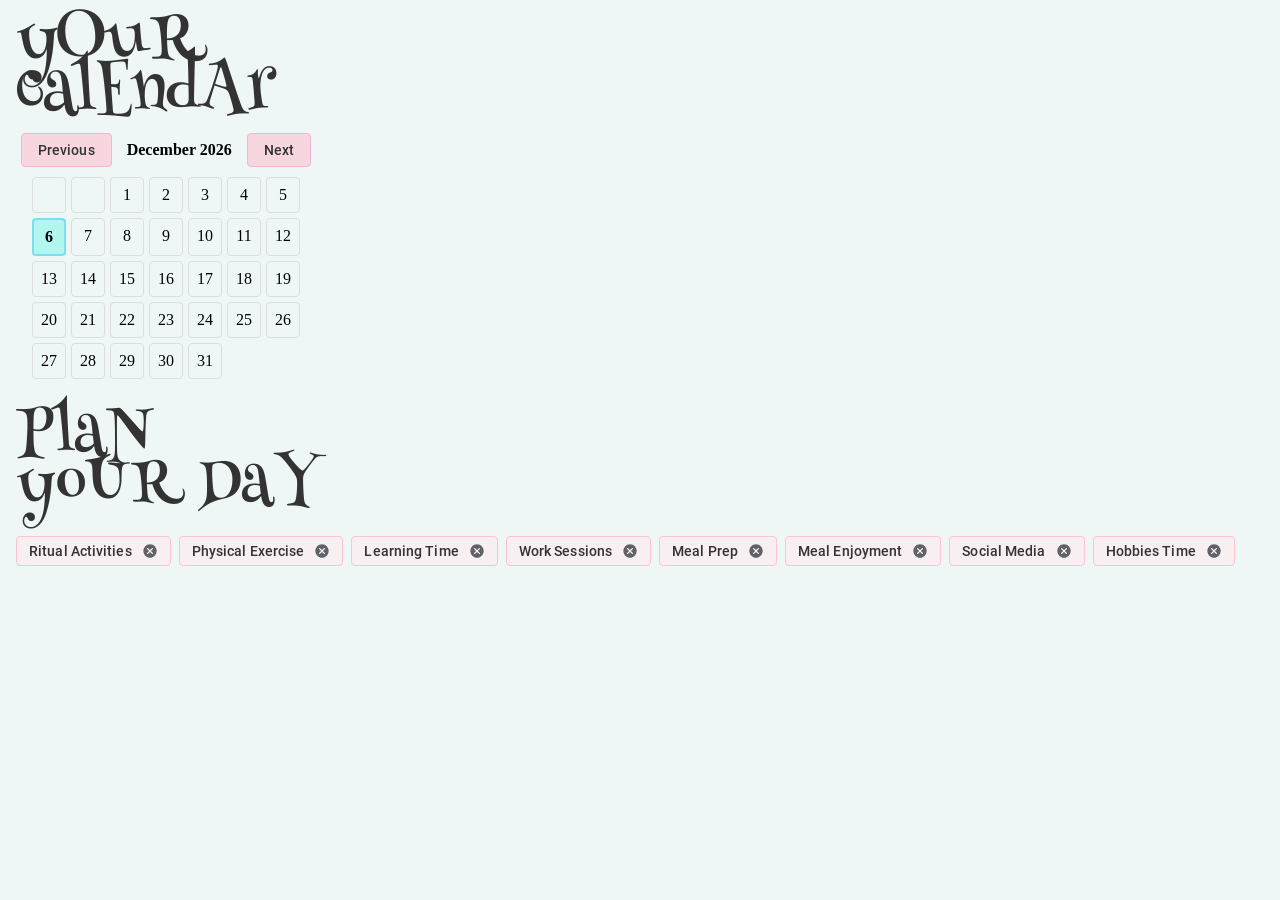
==== index.html @ 61420081 "Uploading Files" ====
<!DOCTYPE html>
<html lang="en">
<head>
    <meta charset="UTF-8">
    <meta name="viewport" content="width=device-width, initial-scale=1.0">
    <title>My Calendar</title>
    <link rel="stylesheet" href="stylesheet.css">
    <link rel="stylesheet" href="Fonts/Fonts.css">
</head>
<body>
    <body>
        <div id="container">
            <div id="topContainer">
                <div class="title">
                    <h1>yOuR<br>calEndAr</h1>
                    <div id="animation" style="display: block;">
                    <img src="./img/Animation.gif">
                    </div>
                </div>
                <div id="calendarContainer">
                    <div id="calendarTitle">
                        <button onclick="prevMonth()" class="btn subtitle2">Previous</button>
                        <span id="monthYear">January 2025</span>
                        <button onclick="nextMonth()" class="btn subtitle2">Next</button>
                    </div>
                    <div id="calendar"><div></div><div></div><div></div><div>1</div><div>2</div><div>3</div><div>4</div><div>5</div><div class="today">6</div><div>7</div><div>8</div><div>9</div><div>10</div><div>11</div><div>12</div><div>13</div><div>14</div><div>15</div><div>16</div><div>17</div><div>18</div><div>19</div><div>20</div><div>21</div><div>22</div><div>23</div><div>24</div><div>25</div><div>26</div><div>27</div><div>28</div><div>29</div><div>30</div><div>31</div></div>
                </div>
            </div>
            <div class="urPlan">
                <h2 id="planTitle">PlaN<br>yoUR DaY</h2>
                <div id="items"><div class="item"><p class="names subtitle2">Ritual Activities</p><img src="./img/cancel_24dp_5F6368_FILL1_wght400_GRAD0_opsz24.svg" alt="Close" class="icon"></div><div class="item"><p class="names subtitle2">Physical Exercise</p><img src="./img/cancel_24dp_5F6368_FILL1_wght400_GRAD0_opsz24.svg" alt="Close" class="icon"></div><div class="item"><p class="names subtitle2">Learning Time</p><img src="./img/cancel_24dp_5F6368_FILL1_wght400_GRAD0_opsz24.svg" alt="Close" class="icon"></div><div class="item"><p class="names subtitle2">Work Sessions</p><img src="./img/cancel_24dp_5F6368_FILL1_wght400_GRAD0_opsz24.svg" alt="Close" class="icon"></div><div class="item"><p class="names subtitle2">Meal Prep</p><img src="./img/cancel_24dp_5F6368_FILL1_wght400_GRAD0_opsz24.svg" alt="Close" class="icon"></div><div class="item"><p class="names subtitle2">Meal Enjoyment</p><img src="./img/cancel_24dp_5F6368_FILL1_wght400_GRAD0_opsz24.svg" alt="Close" class="icon"></div><div class="item"><p class="names subtitle2">Social Media</p><img src="./img/cancel_24dp_5F6368_FILL1_wght400_GRAD0_opsz24.svg" alt="Close" class="icon"></div><div class="item"><p class="names subtitle2">Hobbies Time</p><img src="./img/cancel_24dp_5F6368_FILL1_wght400_GRAD0_opsz24.svg" alt="Close" class="icon"></div></div> <!-- Container for the items with close icon -->
                
            </div>
        </div>
        <script src="javaScript.js"></script> <!-- Your JavaScript file -->
    
    </body>
</body>
---- stylesheet.css ----
*{
    margin: 0;
    padding: 0;
}
html, body{
    background-color: #eff7f6;
}
#container{
    margin: 16px;
    display: flex;
    flex-direction: column;
    align-items: flex-start;
    justify-content: center;
}
#topContainer{
    display: flex;
    flex-direction: column;
    align-content: center;
    justify-content: center;
}
.title{
    display: flex;
    flex-direction: row;
    align-items: center;
    margin-bottom: 12px;
}
#calendarContainer{
    width: 300px;
    height: fit-content;
    display: flex;
    flex-direction: column;
    align-items: center;
    justify-content: center;
}
#calendar {
    display: grid;
    grid-template-columns: repeat(7, 1fr);
    gap: 5px;
    margin-top: 10px;
}
#calendar div {
    padding: 8px;
    text-align: center;
    border: 1px solid #ddd;
    border-radius: 4px;
}
#calendar div.today {
    background-color: #b2f7ef;
    font-weight: bold;
    border: 2px solid #7bdff2;
}
#calendarTitle{
    display: flex;
    flex-direction: row;
    justify-content: space-between;
    align-items: center;
}
#monthYear {
    font-size: 1rem;
    margin: 0 15px;
    font-weight: bold;
    font-family: 'Times New Roman', Times, serif;
}
.btn {
    padding: 8px 16px;
    border: 1px solid #f2b5d4;
    background-color: #f7d6e0;
    border-radius: 4px;
    cursor: pointer;
}
#animation {
    transition: opacity 0.5s ease;
}

#animation[style*="display: none"] {
    opacity: 0;
    pointer-events: none;
}

#animation[style*="display: block"] {
    opacity: 1;
}
.urPlan{
    margin-top: 32px;
    display: flex;
    flex-direction: column;
    justify-content: flex-start;
}
#planTitle{
    margin-bottom: 24px;
}
#items {
    display: flex;
    flex-wrap: wrap;
    justify-content: flex-start;
    width: 100%;
    gap: 8px;
  }
  
  .item {
    display: flex;
    align-items: center;
    background-color: #ffe5ec79;
    border: 1px solid #ffc2d1;
    border-radius: 4px;
    padding: 6px 12px;
    margin: 0px;
    width: fit-content;
  }
  
  .names {
    margin: 0;
    margin-right: 10px; /* Space between name and icon */
    font-size: 14px;
  }
  
  .icon {
    width: 16px;
    height: 16px;
    cursor: pointer;
  }
---- Fonts/Fonts.css ----
@font-face {
    font-family: OpenSans;
    src: url(OpenSans-VariableFont_wdth\,wght.ttf);
}
@font-face {
    font-family: RobotoLight;
    src: url(Roboto-Light.ttf);
}
@font-face {
    font-family: RobotoRegular;
    src: url(Roboto-Regular.ttf);
}
@font-face {
    font-family: RobotoMedium;
    src: url(Roboto-Medium.ttf);
}
@font-face {
    font-family: Henny;
    src: url(HennyPenny-Regular.ttf);
}
    h1{
        font-size: 4rem;
        font-weight: 300;
        font-family: Henny, RobotoLight, OpenSans, sans-serif;
        letter-spacing: -1.5px;
        color: #333333;
        line-height: 82%;
    }
    h2{
        font-size: 3.75rem;
        font-weight: 300;
        font-family: Henny, RobotoLight, OpenSans, sans-serif;
        letter-spacing: -0.5px;
        color: #333333;
        line-height: 84%;
    }
    h3{
        font-size: 3rem;
        font-weight: 400;
        font-family: RobotoRegular, OpenSans, sans-serif;
        letter-spacing: 0px;
        color: #333333;
    }
    h4{
        font-size: 2.125rem;
        font-weight: 400;
        font-family: RobotoRegular, OpenSans, sans-serif;
        letter-spacing: 0.25px;
        color: #333333;
    }
    h5{
        font-size: 1.5rem;
        font-weight: 400;
        font-family: RobotoRegular, OpenSans, sans-serif;
        letter-spacing: 0px;
        color: #333333;
    }
    .subtitle1 {
        font-size: 1rem;
        font-weight: 400;
        font-family: RobotoRegular, OpenSans, sans-serif;
        letter-spacing: 0.15px;
        color: #333333;
    }
    .subtitle2 {
        font-size: 0.875rem;
        font-weight: 500;
        font-family: RobotoMedium, OpenSans, sans-serif;
        letter-spacing: 0.1px;
        color: #333333;
    }
    .body1 {
        font-size: 1rem;
        font-weight: 400;
        font-family: RobotoRegular, OpenSans, sans-serif;
        letter-spacing: 0.5px;
        color: #333333;
    }
    .body2 {
        font-size: 0.875rem;
        font-weight: 400;
        font-family: RobotoRegular, OpenSans, sans-serif;
        letter-spacing: 0.25px;
        color: #333333;
    }
    .caption {
        font-size: 0.75rem;
        font-weight: 400;
        font-family: RobotoRegular, OpenSans, sans-serif;
        letter-spacing: 0.4px;
        color: #333333;
    } 
    .overline {
        font-size: 0.625rem;
        font-weight: 400;
        font-family: RobotoRegular, OpenSans, sans-serif;
        letter-spacing: 1.5px;
        color: #333333;
    } 
    /* Mobile Settings */
@media only screen and (max-width: 599px) {
    h1, h2{
        font-size: 2.5rem;
        font-weight: 300;
        font-family: Henny, RobotoLight, OpenSans, sans-serif;
        letter-spacing: -1.5px;
        color: #333333;
    }
}
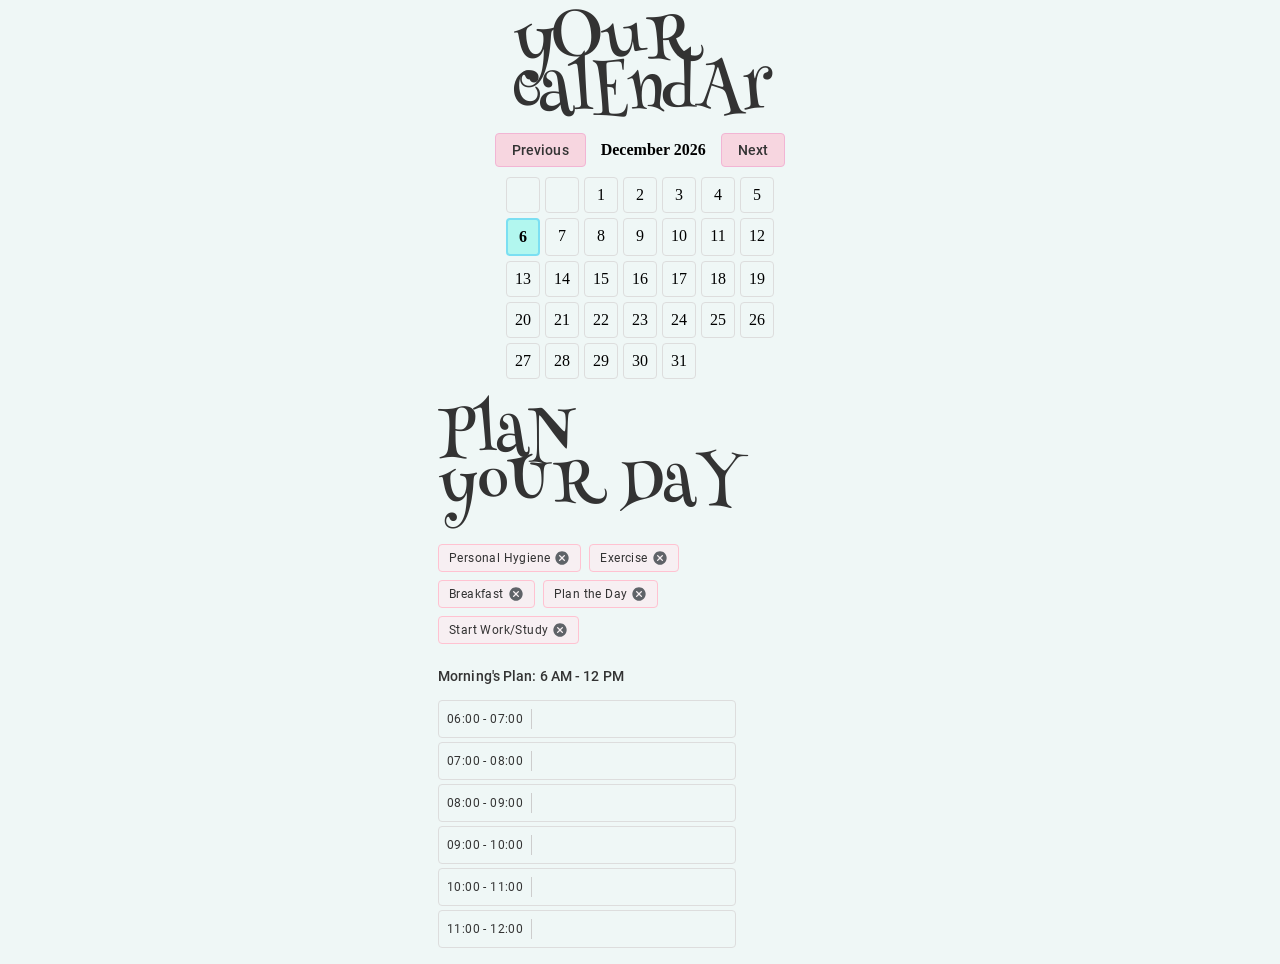
==== commit cce29ae8: "Update File" ====
--- a/index.html
+++ b/index.html
@@ -10,7 +10,6 @@
 <body>
     <body>
         <div id="container">
-            <div id="topContainer">
                 <div class="title">
                     <h1>yOuR<br>calEndAr</h1>
                     <div id="animation" style="display: block;">
@@ -25,14 +24,46 @@
                     </div>
                     <div id="calendar"><div></div><div></div><div></div><div>1</div><div>2</div><div>3</div><div>4</div><div>5</div><div class="today">6</div><div>7</div><div>8</div><div>9</div><div>10</div><div>11</div><div>12</div><div>13</div><div>14</div><div>15</div><div>16</div><div>17</div><div>18</div><div>19</div><div>20</div><div>21</div><div>22</div><div>23</div><div>24</div><div>25</div><div>26</div><div>27</div><div>28</div><div>29</div><div>30</div><div>31</div></div>
                 </div>
-            </div>
-            <div class="urPlan">
-                <h2 id="planTitle">PlaN<br>yoUR DaY</h2>
-                <div id="items"><div class="item"><p class="names subtitle2">Ritual Activities</p><img src="./img/cancel_24dp_5F6368_FILL1_wght400_GRAD0_opsz24.svg" alt="Close" class="icon"></div><div class="item"><p class="names subtitle2">Physical Exercise</p><img src="./img/cancel_24dp_5F6368_FILL1_wght400_GRAD0_opsz24.svg" alt="Close" class="icon"></div><div class="item"><p class="names subtitle2">Learning Time</p><img src="./img/cancel_24dp_5F6368_FILL1_wght400_GRAD0_opsz24.svg" alt="Close" class="icon"></div><div class="item"><p class="names subtitle2">Work Sessions</p><img src="./img/cancel_24dp_5F6368_FILL1_wght400_GRAD0_opsz24.svg" alt="Close" class="icon"></div><div class="item"><p class="names subtitle2">Meal Prep</p><img src="./img/cancel_24dp_5F6368_FILL1_wght400_GRAD0_opsz24.svg" alt="Close" class="icon"></div><div class="item"><p class="names subtitle2">Meal Enjoyment</p><img src="./img/cancel_24dp_5F6368_FILL1_wght400_GRAD0_opsz24.svg" alt="Close" class="icon"></div><div class="item"><p class="names subtitle2">Social Media</p><img src="./img/cancel_24dp_5F6368_FILL1_wght400_GRAD0_opsz24.svg" alt="Close" class="icon"></div><div class="item"><p class="names subtitle2">Hobbies Time</p><img src="./img/cancel_24dp_5F6368_FILL1_wght400_GRAD0_opsz24.svg" alt="Close" class="icon"></div></div> <!-- Container for the items with close icon -->
-                
-            </div>
-        </div>
-        <script src="javaScript.js"></script> <!-- Your JavaScript file -->
-    
+                <div class="urPlan">
+                    <div id="planTitle">
+                        <h2>PlaN</br>yoUR DaY</h2>
+                        <div id="space"></div>
+                    </div>
+                    <div id="items" class="body2"></div> <!-- Container for the items with close icon -->
+                    <div class="planSection">
+                        <p class="titleTime subtitle2">Morning's Plan: 6 AM - 12 PM</p>
+                        <div class="time">
+                            <p class="caption">06:00 - 07:00</p>
+                            <div class="line"></div>
+                            <div class="urTime"></div>
+                        </div>
+                        <div class="time">
+                            <p class="caption">07:00 - 08:00</p>
+                            <div class="line"></div>
+                            <div class="urTime"></div>
+                        </div>
+                        <div class="time">
+                            <p class="caption">08:00 - 09:00</p>
+                            <div class="line"></div>
+                            <div class="urTime"></div>
+                        </div>
+                        <div class="time">
+                            <p class="caption">09:00 - 10:00</p>
+                            <div class="line"></div>
+                            <div class="urTime"></div>
+                        </div>
+                        <div class="time">
+                            <p class="caption">10:00 - 11:00</p>
+                            <div class="line"></div>
+                            <div class="urTime"></div>
+                        </div>
+                        <div class="time">
+                            <p class="caption">11:00 - 12:00</p>
+                            <div class="line"></div>
+                            <div class="urTime"></div>
+                        </div>
+                    </div>
+                    <script src="javaScript.js"></script> <!-- Your JavaScript file -->
+                </div>
     </body>
 </body>
--- a/stylesheet.css
+++ b/stylesheet.css
@@ -9,7 +9,7 @@
     margin: 16px;
     display: flex;
     flex-direction: column;
-    align-items: flex-start;
+    align-items: center;
     justify-content: center;
 }
 #topContainer{
@@ -84,39 +84,72 @@
     margin-top: 32px;
     display: flex;
     flex-direction: column;
-    justify-content: flex-start;
+    justify-content: center;
+    align-items: flex-start;
 }
 #planTitle{
-    margin-bottom: 24px;
+    margin-bottom: 32px;
+    display: flex;
+    flex-direction: row;
+    justify-content: space-around;
+    align-items: flex-start;
+}
+#space{
+    width: 100px;
 }
 #items {
     display: flex;
     flex-wrap: wrap;
     justify-content: flex-start;
-    width: 100%;
+    width: 300px;
     gap: 8px;
   }
   
-  .item {
+.item {
     display: flex;
     align-items: center;
     background-color: #ffe5ec79;
     border: 1px solid #ffc2d1;
     border-radius: 4px;
-    padding: 6px 12px;
+    padding: 5px 10px;
     margin: 0px;
     width: fit-content;
-  }
-  
-  .names {
-    margin: 0;
-    margin-right: 10px; /* Space between name and icon */
-    font-size: 14px;
-  }
-  
-  .icon {
+    gap: 4px;
+}
+.icon {
     width: 16px;
     height: 16px;
     cursor: pointer;
-  }
-  +}
+.planSection{
+    margin-top: 24px;
+    display: flex;
+    flex-direction: column;
+    gap: 4px;
+} 
+.titleTime{
+    margin-bottom: 12px;
+}
+.time{
+    border: 1px solid #ddd;
+    border-radius: 4px;
+    padding: 8px;
+    display: flex;
+    flex-direction: row;
+    align-items: center;
+    width: 280px;
+}
+.line{
+    width: 0.5px;
+    height: 20px;
+    background-color: #cdcdcd;
+    border: none;
+    margin: 0 8px;
+}
+.urTime{
+    width: 180px;
+    height: 20px;
+    display: flex;
+    flex-direction: row;
+    align-items: center;
+}
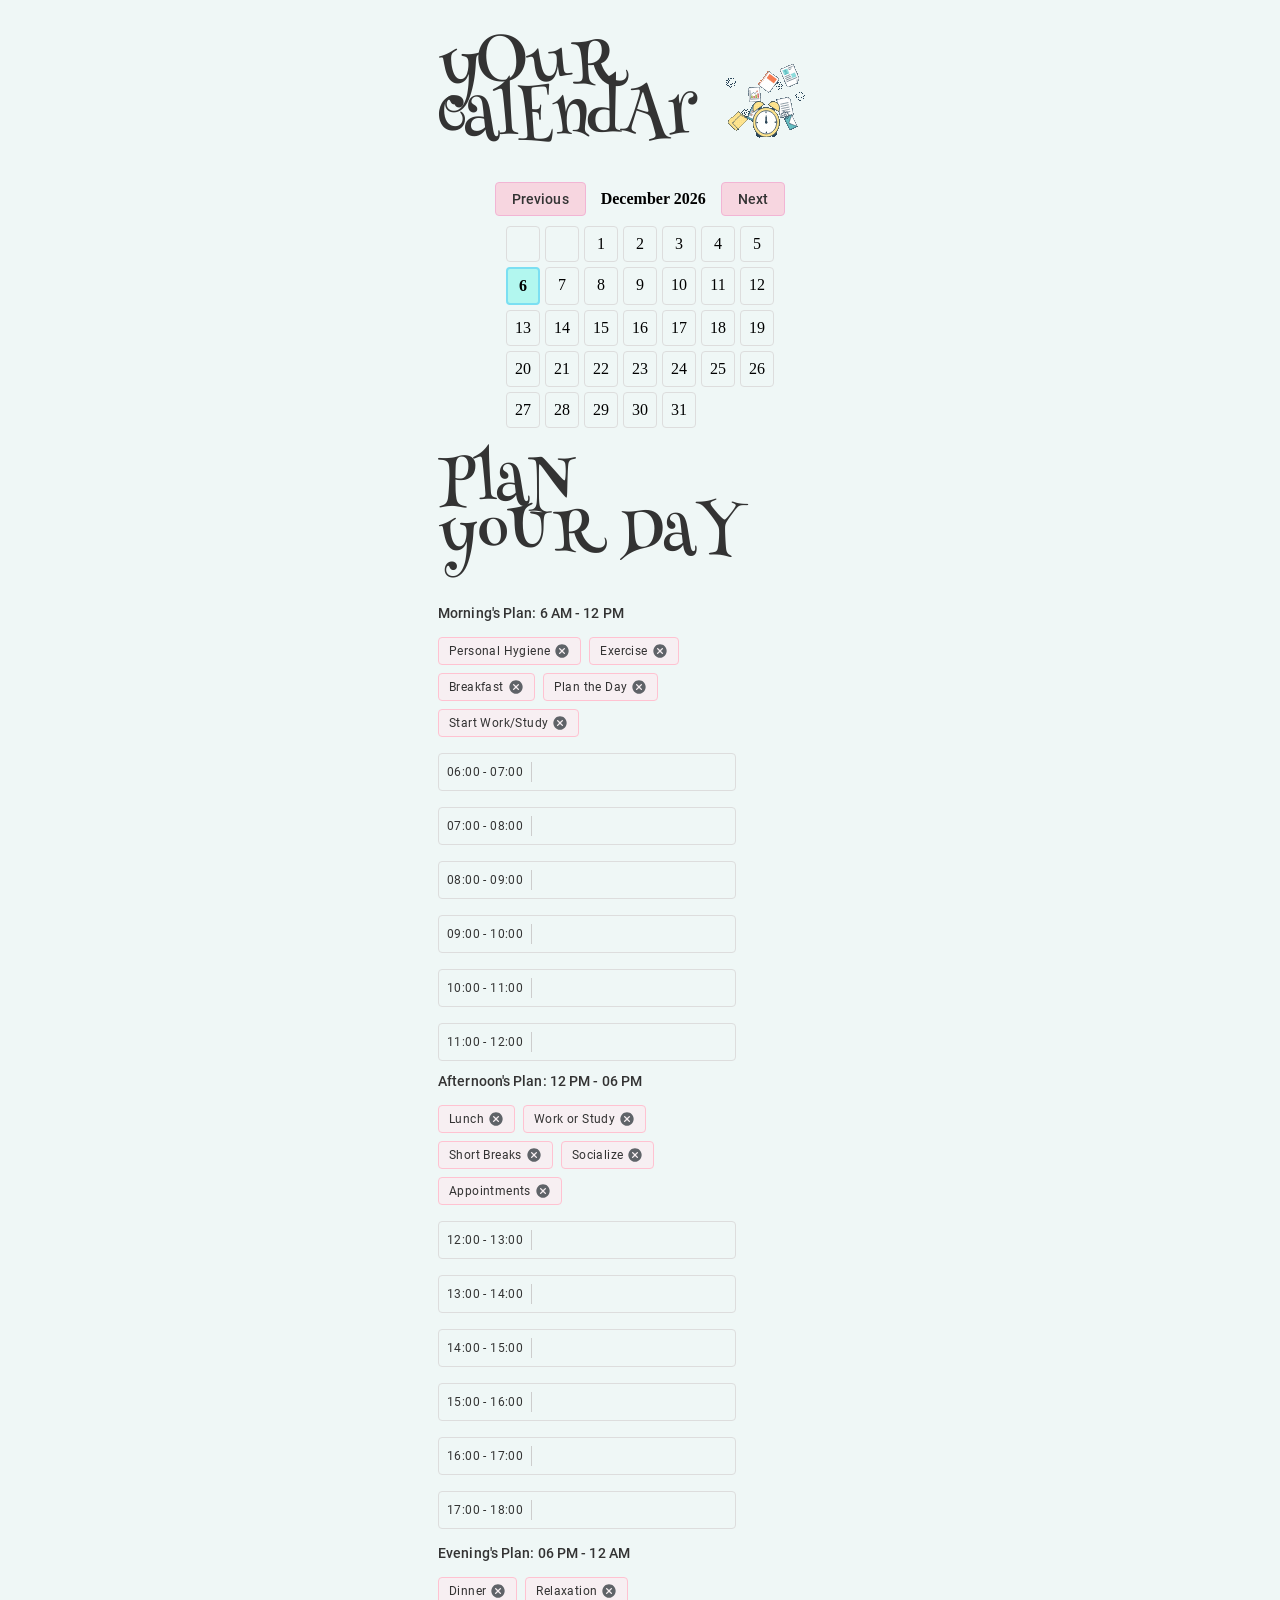
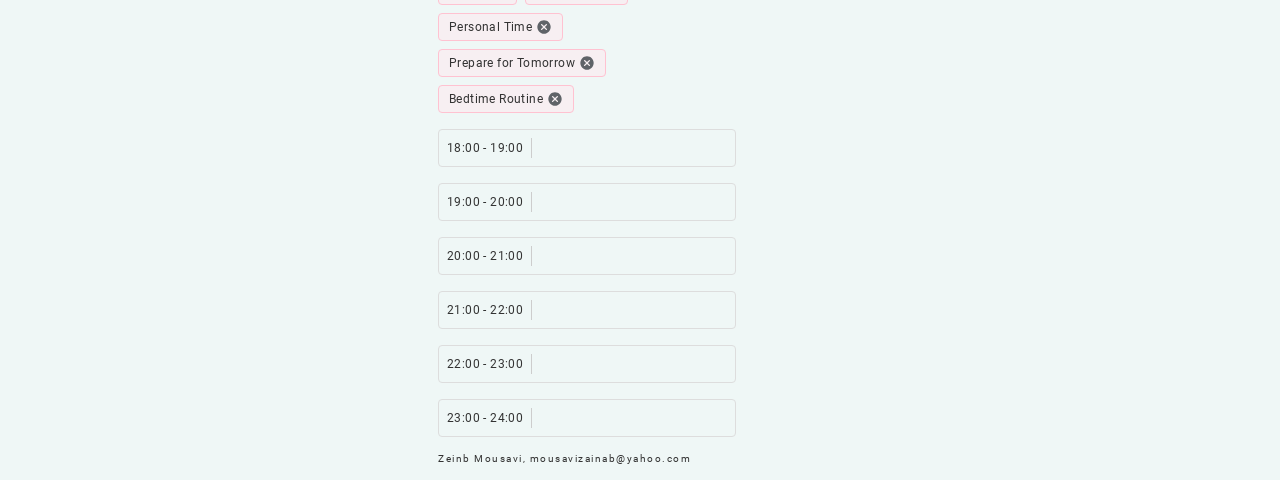
==== commit 7b7605d6: "updating the files" ====
--- a/index.html
+++ b/index.html
@@ -10,28 +10,28 @@
 <body>
     <body>
         <div id="container">
-                <div class="title">
-                    <h1>yOuR<br>calEndAr</h1>
-                    <div id="animation" style="display: block;">
-                    <img src="./img/Animation.gif">
+                <div id="calendarContainer">
+                    <div class="title">
+                        <h1>yOuR<br>calEndAr</h1>
+                        <div id="animation" style="display: block;">
+                        <img src="./img/Animation.gif">
+                        </div>
                     </div>
-                </div>
-                <div id="calendarContainer">
                     <div id="calendarTitle">
                         <button onclick="prevMonth()" class="btn subtitle2">Previous</button>
                         <span id="monthYear">January 2025</span>
                         <button onclick="nextMonth()" class="btn subtitle2">Next</button>
                     </div>
-                    <div id="calendar"><div></div><div></div><div></div><div>1</div><div>2</div><div>3</div><div>4</div><div>5</div><div class="today">6</div><div>7</div><div>8</div><div>9</div><div>10</div><div>11</div><div>12</div><div>13</div><div>14</div><div>15</div><div>16</div><div>17</div><div>18</div><div>19</div><div>20</div><div>21</div><div>22</div><div>23</div><div>24</div><div>25</div><div>26</div><div>27</div><div>28</div><div>29</div><div>30</div><div>31</div></div>
+                    <div id="calendar"></div>
                 </div>
                 <div class="urPlan">
                     <div id="planTitle">
                         <h2>PlaN</br>yoUR DaY</h2>
                         <div id="space"></div>
                     </div>
-                    <div id="items" class="body2"></div> <!-- Container for the items with close icon -->
                     <div class="planSection">
                         <p class="titleTime subtitle2">Morning's Plan: 6 AM - 12 PM</p>
+                        <div id="items" class="body2"></div> <!-- Container for the items with close icon -->
                         <div class="time">
                             <p class="caption">06:00 - 07:00</p>
                             <div class="line"></div>
@@ -63,6 +63,74 @@
                             <div class="urTime"></div>
                         </div>
                     </div>
+                    <div class="planSection">
+                        <p class="titleTime subtitle2">Afternoon's Plan: 12 PM - 06 PM</p>
+                        <div id="itemsAfternoon" class="body2"></div> <!-- Container for the items with close icon -->
+                        <div class="time">
+                            <p class="caption">12:00 - 13:00</p>
+                            <div class="line"></div>
+                            <div class="urTime"></div>
+                        </div>
+                        <div class="time">
+                            <p class="caption">13:00 - 14:00</p>
+                            <div class="line"></div>
+                            <div class="urTime"></div>
+                        </div>
+                        <div class="time">
+                            <p class="caption">14:00 - 15:00</p>
+                            <div class="line"></div>
+                            <div class="urTime"></div>
+                        </div>
+                        <div class="time">
+                            <p class="caption">15:00 - 16:00</p>
+                            <div class="line"></div>
+                            <div class="urTime"></div>
+                        </div>
+                        <div class="time">
+                            <p class="caption">16:00 - 17:00</p>
+                            <div class="line"></div>
+                            <div class="urTime"></div>
+                        </div>
+                        <div class="time">
+                            <p class="caption">17:00 - 18:00</p>
+                            <div class="line"></div>
+                            <div class="urTime"></div>
+                        </div>
+                            <p class="titleTime subtitle2">Evening's Plan: 06 PM - 12 AM</p>
+                            <div id="itemsEvening" class="body2"></div> <!-- Container for the items with close icon -->
+                            <div class="planSection">
+                            <div class="time">
+                                <p class="caption">18:00 - 19:00</p>
+                                <div class="line"></div>
+                                <div class="urTime"></div>
+                            </div>
+                            <div class="time">
+                                <p class="caption">19:00 - 20:00</p>
+                                <div class="line"></div>
+                                <div class="urTime"></div>
+                            </div>
+                            <div class="time">
+                                <p class="caption">20:00 - 21:00</p>
+                                <div class="line"></div>
+                                <div class="urTime"></div>
+                            </div>
+                            <div class="time">
+                                <p class="caption">21:00 - 22:00</p>
+                                <div class="line"></div>
+                                <div class="urTime"></div>
+                            </div>
+                            <div class="time">
+                                <p class="caption">22:00 - 23:00</p>
+                                <div class="line"></div>
+                                <div class="urTime"></div>
+                            </div>
+                            <div class="time">
+                                <p class="caption">23:00 - 24:00</p>
+                                <div class="line"></div>
+                                <div class="urTime"></div>
+                            </div>
+                    </div>
+                    <p class="myInfo overline">Zeinb Mousavi, mousavizainab@yahoo.com</p>
                     <script src="javaScript.js"></script> <!-- Your JavaScript file -->
                 </div>
     </body>
--- a/stylesheet.css
+++ b/stylesheet.css
@@ -116,20 +116,30 @@
     width: fit-content;
     gap: 4px;
 }
-.icon {
+#itemsEvening{
+    display: flex;
+    flex-wrap: wrap;
+    justify-content: flex-start;
+    width: 300px;
+    gap: 8px;
+}
+#itemsAfternoon{
+    display: flex;
+    flex-wrap: wrap;
+    justify-content: flex-start;
+    width: 300px;
+    gap: 8px;
+}
+.icon{
     width: 16px;
     height: 16px;
     cursor: pointer;
 }
 .planSection{
-    margin-top: 24px;
     display: flex;
     flex-direction: column;
     gap: 4px;
 } 
-.titleTime{
-    margin-bottom: 12px;
-}
 .time{
     border: 1px solid #ddd;
     border-radius: 4px;
@@ -138,6 +148,7 @@
     flex-direction: row;
     align-items: center;
     width: 280px;
+    margin-top: 12px;
 }
 .line{
     width: 0.5px;
@@ -152,4 +163,10 @@
     display: flex;
     flex-direction: row;
     align-items: center;
+}
+.myInfo{
+    margin-top: 12px;
+}
+.titleTime{
+    margin: 12px 0;
 }
